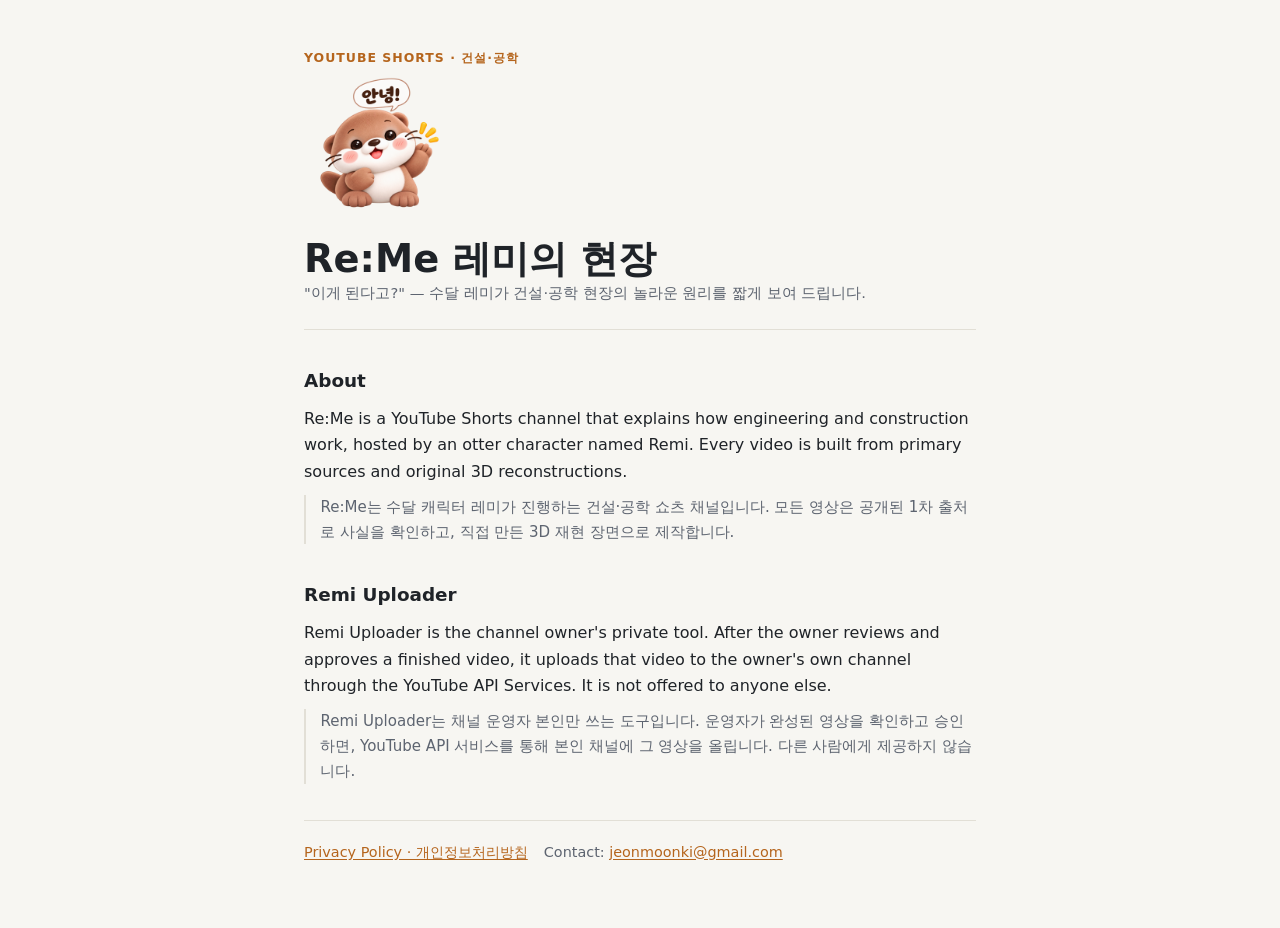
==== index.html @ a2f7d383 "Re:Me 채널 소개와 Remi Uploader 개인정보처리방침 Co-Authored-By: Claude Opus 5.5 <noreply@anthropic.com> Claude-S" ====
<!doctype html>
<html lang="ko">
<head>
<meta charset="utf-8">
<meta name="viewport" content="width=device-width,initial-scale=1">
<title>Re:Me 레미의 현장</title>
<meta name="description" content="수달 레미가 세계의 건설·공학 현장을 찾아가는 유튜브 쇼츠 채널">
<link rel="stylesheet" href="style.css">
</head>
<body>
<div class="page">
  <header>
    <span class="eyebrow">YouTube Shorts · 건설·공학</span>
    <div class="hero">
      <img src="remi.png" alt="수달 캐릭터 레미">
      <div>
        <h1>Re:Me 레미의 현장</h1>
        <p class="meta">"이게 된다고?" — 수달 레미가 건설·공학 현장의 놀라운 원리를 짧게 보여 드립니다.</p>
      </div>
    </div>
  </header>

  <section>
    <h2>About</h2>
    <p>Re:Me is a YouTube Shorts channel that explains how engineering and construction work, hosted by an otter character named Remi. Every video is built from primary sources and original 3D reconstructions.</p>
    <p class="ko">Re:Me는 수달 캐릭터 레미가 진행하는 건설·공학 쇼츠 채널입니다. 모든 영상은 공개된 1차 출처로 사실을 확인하고, 직접 만든 3D 재현 장면으로 제작합니다.</p>
  </section>

  <section>
    <h2>Remi Uploader</h2>
    <p>Remi Uploader is the channel owner's private tool. After the owner reviews and approves a finished video, it uploads that video to the owner's own channel through the YouTube API Services. It is not offered to anyone else.</p>
    <p class="ko">Remi Uploader는 채널 운영자 본인만 쓰는 도구입니다. 운영자가 완성된 영상을 확인하고 승인하면, YouTube API 서비스를 통해 본인 채널에 그 영상을 올립니다. 다른 사람에게 제공하지 않습니다.</p>
  </section>

  <footer>
    <a href="privacy.html">Privacy Policy · 개인정보처리방침</a>
    <span>Contact: <a href="mailto:jeonmoonki@gmail.com">jeonmoonki@gmail.com</a></span>
  </footer>
</div>
</body>
</html>
---- style.css ----
:root {
  --bg: #f7f6f2; --surface: #ffffff; --fg: #1f2328; --muted: #5d6470; --line: #e2dfd6; --accent: #b5651d;
  --font: "Inter", "Noto Sans KR", system-ui, -apple-system, "Segoe UI", sans-serif;
  color-scheme: light;
}
@media (prefers-color-scheme: dark) {
  :root { --bg: #15171a; --surface: #1c1f23; --fg: #e8e6e1; --muted: #a3a8b0; --line: #2d3137; --accent: #e3a160; color-scheme: dark; }
}
* { box-sizing: border-box; }
body { margin: 0; background: var(--bg); color: var(--fg); font: 16px/1.65 var(--font); }
.page { max-width: 44rem; margin: 0 auto; padding: 3rem 16px 4rem; display: grid; gap: 2.25rem; }
header { display: grid; gap: .5rem; border-bottom: 1px solid var(--line); padding-bottom: 1.5rem; }
.eyebrow { font-size: .78rem; letter-spacing: .08em; text-transform: uppercase; color: var(--accent); font-weight: 600; }
h1 { font-size: clamp(1.8rem, 5vw, 2.4rem); line-height: 1.15; margin: 0; }
h2 { font-size: 1.15rem; margin: 0; }
.meta { color: var(--muted); font-size: .92rem; margin: 0; }
section { display: grid; gap: .6rem; min-width: 0; }
p, ul { margin: 0; }
ul { padding-left: 1.2rem; display: grid; gap: .35rem; }
.ko { color: var(--muted); font-size: .94rem; border-left: 2px solid var(--line); padding-left: .9rem; }
a { color: var(--accent); text-underline-offset: 2px; }
code { font-size: .88em; background: var(--surface); border: 1px solid var(--line); border-radius: 4px; padding: .05em .35em; overflow-wrap: anywhere; }
footer { border-top: 1px solid var(--line); padding-top: 1.25rem; color: var(--muted); font-size: .9rem; display: flex; gap: 1rem; flex-wrap: wrap; }
.hero { display: flex; gap: 1.25rem; align-items: center; flex-wrap: wrap; }
.hero img { width: 140px; height: 140px; object-fit: contain; }
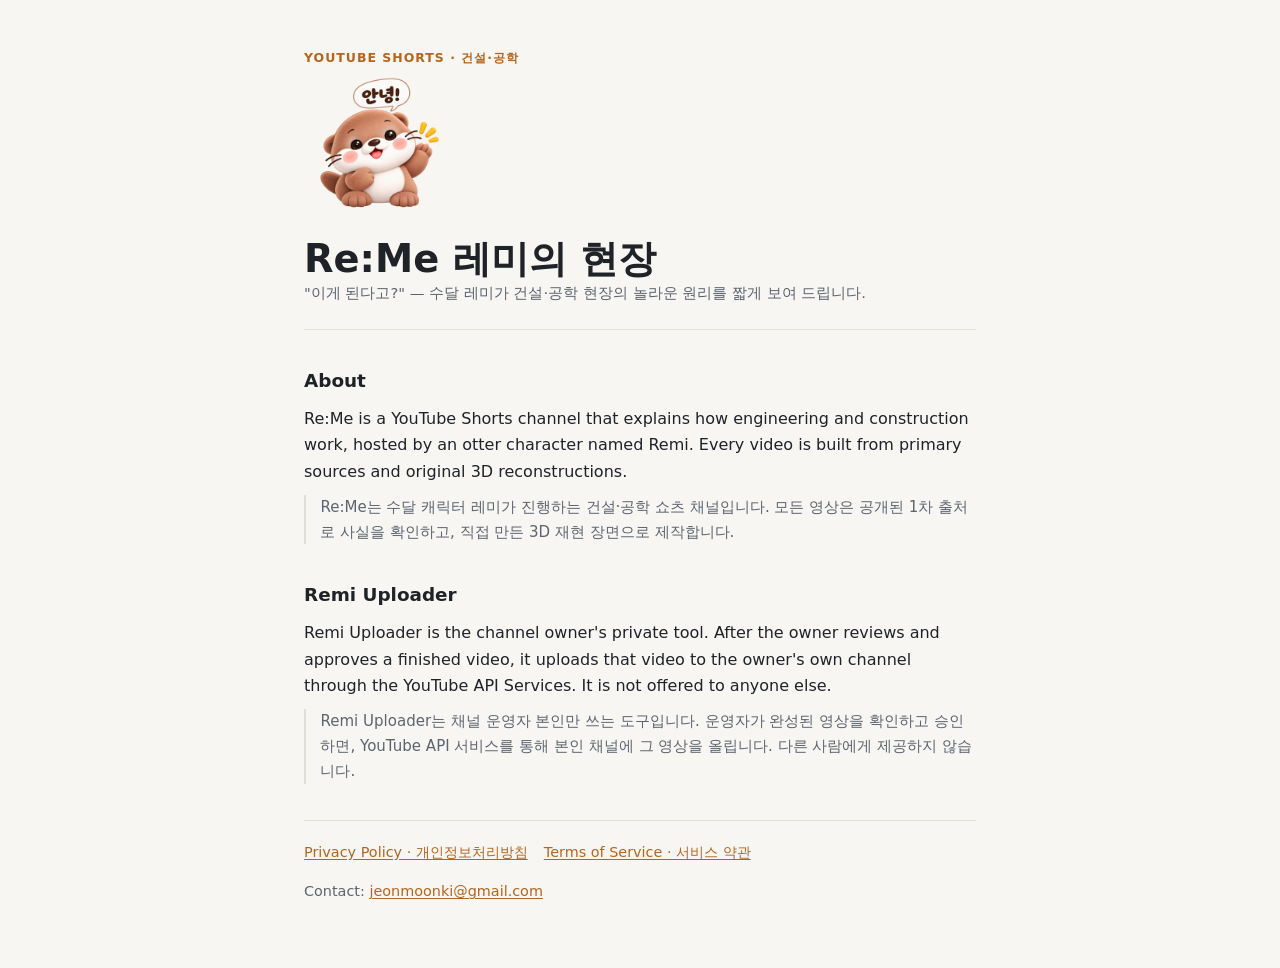
==== commit 64e94086: "서비스 약관 페이지 추가 Co-Authored-By: Claude Opus 5.5 <noreply@anthropic.com> Claude-Session: https://claude" ====
--- a/index.html
+++ b/index.html
@@ -34,6 +34,7 @@
 
   <footer>
     <a href="privacy.html">Privacy Policy · 개인정보처리방침</a>
+    <a href="terms.html">Terms of Service · 서비스 약관</a>
     <span>Contact: <a href="mailto:jeonmoonki@gmail.com">jeonmoonki@gmail.com</a></span>
   </footer>
 </div>
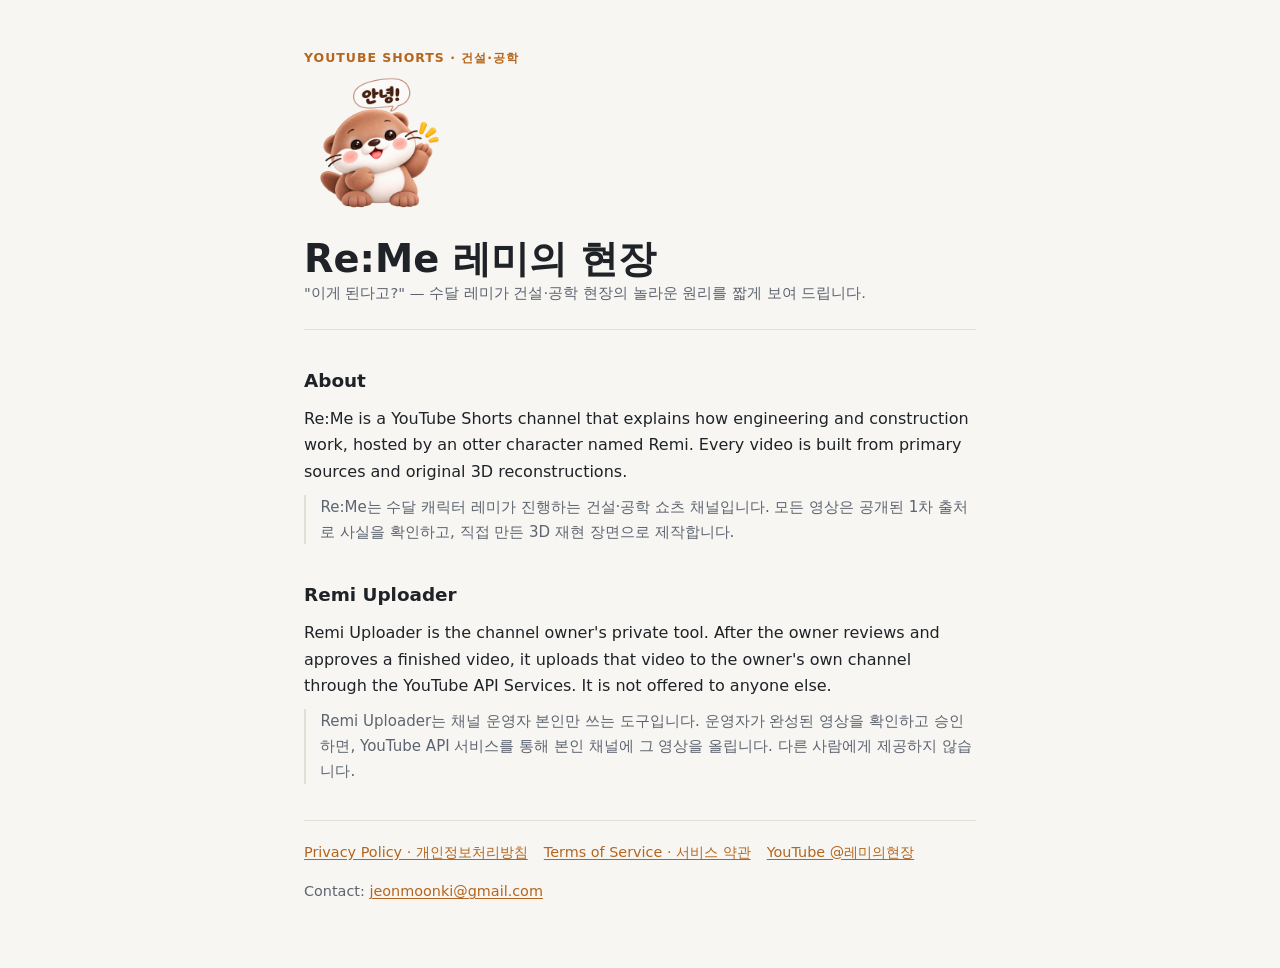
==== commit 9423758a: "채널 링크(@레미의현장) 추가 Co-Authored-By: Claude Opus 5.5 <noreply@anthropic.com> Claude-Session: https://cla" ====
--- a/index.html
+++ b/index.html
@@ -35,6 +35,7 @@
   <footer>
     <a href="privacy.html">Privacy Policy · 개인정보처리방침</a>
     <a href="terms.html">Terms of Service · 서비스 약관</a>
+    <a href="https://www.youtube.com/@레미의현장">YouTube @레미의현장</a>
     <span>Contact: <a href="mailto:jeonmoonki@gmail.com">jeonmoonki@gmail.com</a></span>
   </footer>
 </div>
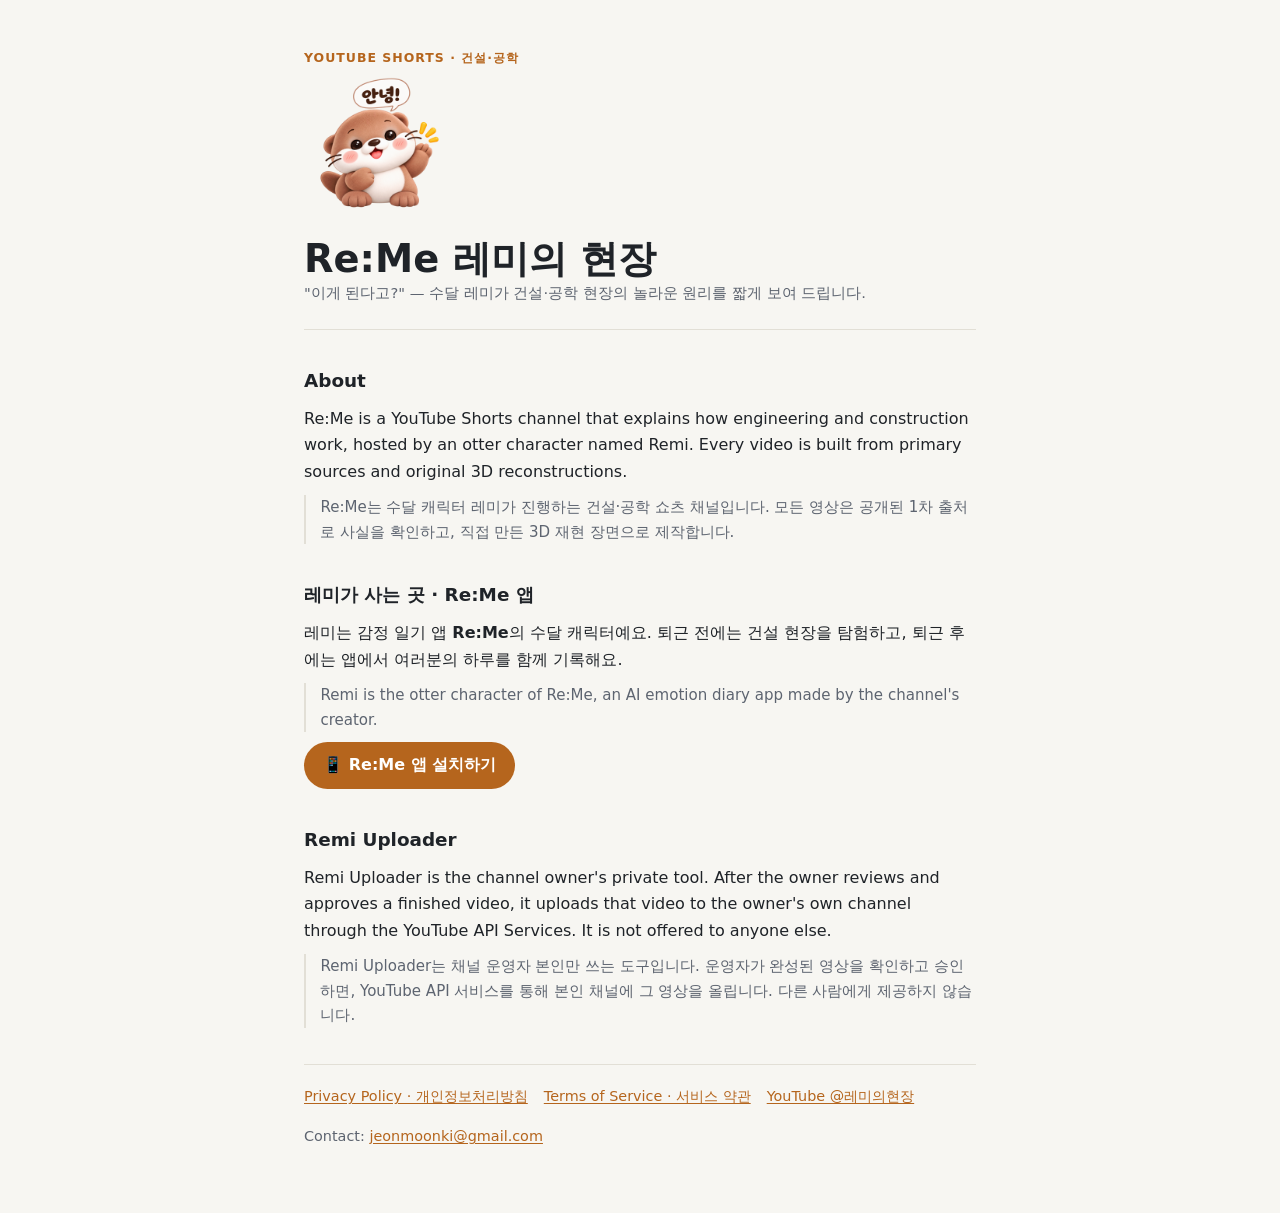
==== commit 6d7a7558: "Re:Me 앱 소개와 설치 버튼 추가 Co-Authored-By: Claude Opus 5.5 <noreply@anthropic.com> Claude-Session: https:/" ====
--- a/index.html
+++ b/index.html
@@ -26,6 +26,13 @@
     <p class="ko">Re:Me는 수달 캐릭터 레미가 진행하는 건설·공학 쇼츠 채널입니다. 모든 영상은 공개된 1차 출처로 사실을 확인하고, 직접 만든 3D 재현 장면으로 제작합니다.</p>
   </section>
 
+  <section class="app">
+    <h2>레미가 사는 곳 · Re:Me 앱</h2>
+    <p>레미는 감정 일기 앱 <strong>Re:Me</strong>의 수달 캐릭터예요. 퇴근 전에는 건설 현장을 탐험하고, 퇴근 후에는 앱에서 여러분의 하루를 함께 기록해요.</p>
+    <p class="ko">Remi is the otter character of Re:Me, an AI emotion diary app made by the channel's creator.</p>
+    <p><a class="btn" href="https://reme.remetown.com/app">📱 Re:Me 앱 설치하기</a></p>
+  </section>
+
   <section>
     <h2>Remi Uploader</h2>
     <p>Remi Uploader is the channel owner's private tool. After the owner reviews and approves a finished video, it uploads that video to the owner's own channel through the YouTube API Services. It is not offered to anyone else.</p>
--- a/style.css
+++ b/style.css
@@ -23,3 +23,5 @@
 footer { border-top: 1px solid var(--line); padding-top: 1.25rem; color: var(--muted); font-size: .9rem; display: flex; gap: 1rem; flex-wrap: wrap; }
 .hero { display: flex; gap: 1.25rem; align-items: center; flex-wrap: wrap; }
 .hero img { width: 140px; height: 140px; object-fit: contain; }
+.btn { display: inline-block; padding: .65rem 1.2rem; border-radius: 999px; background: var(--accent); color: #fff; text-decoration: none; font-weight: 600; }
+.btn:hover { filter: brightness(1.08); }
